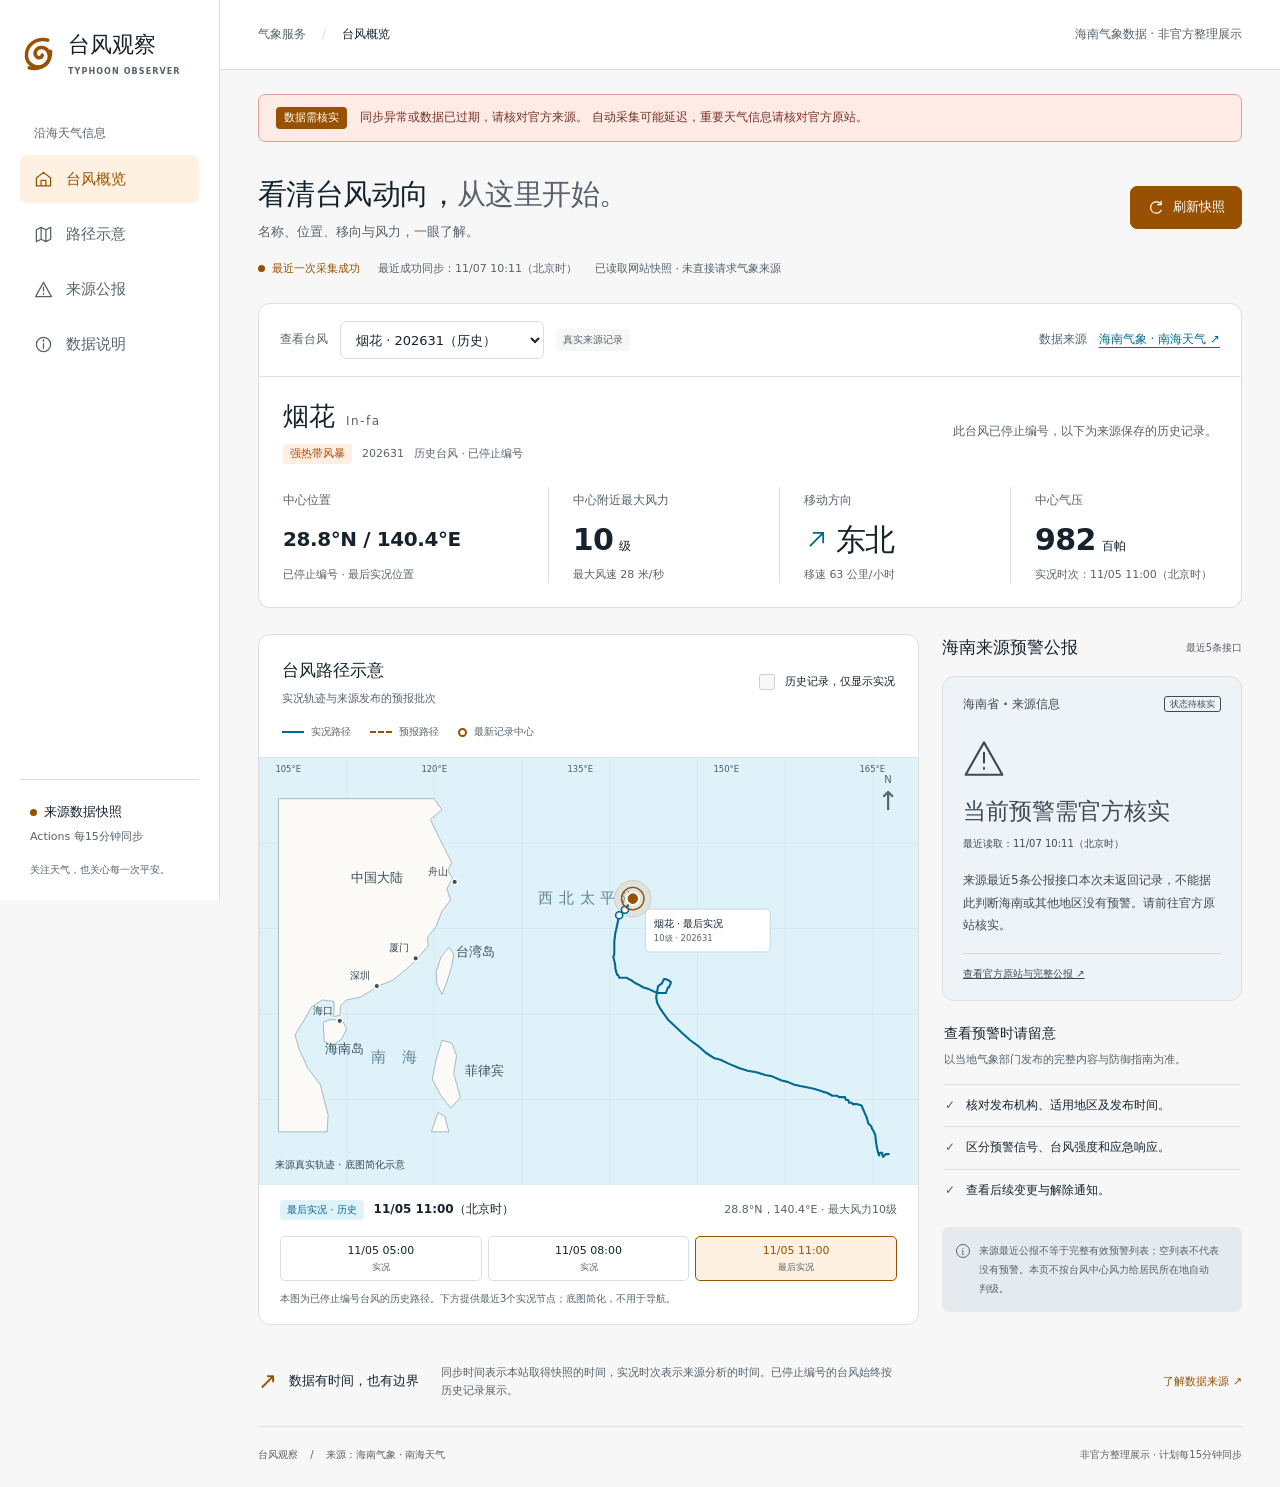
==== index.html @ d8e658b8 "feat: publish Hainan typhoon snapshots with scheduled Pages deployment" ====
<!doctype html>
<html lang="zh-CN">
<head>
  <meta charset="utf-8">
  <meta name="viewport" content="width=device-width, initial-scale=1">
  <meta name="description" content="台风观察：整理海南气象南海天气台风路径数据，每15分钟同步。展示台风实况、历史路径和来源预警公报入口。">
  <meta name="color-scheme" content="light">
  <title>台风观察 · 海南气象数据</title>
  <link rel="icon" href="data:,">
  <link rel="stylesheet" href="./styles.css">
  <script src="./app.js" defer></script>
</head>
<body>
  <a class="skip-link" href="#main">跳到主要内容</a>
  <aside class="sidebar" aria-label="主导航">
    <a class="brand" href="#main" aria-label="台风观察首页"><svg class="brand-symbol" viewBox="0 0 40 40" aria-hidden="true"><path d="M30 5C17 2 6 11 7 23c1 9 12 14 20 9 8-6 5-18-3-19-6-1-10 6-6 10 2 2 6 1 6-2"/><path d="M10 35c13 3 24-6 23-18"/></svg><span>台风观察<small>TYPHOON OBSERVER</small></span></a>
    <div class="nav-caption">沿海天气信息</div>
    <nav>
      <a class="nav-link active" href="#overview"><svg viewBox="0 0 24 24" aria-hidden="true"><path d="M3 10 12 3l9 7v10H3Z M9 20v-7h6v7"/></svg>台风概览</a>
      <a class="nav-link" href="#track"><svg viewBox="0 0 24 24" aria-hidden="true"><path d="m3 6 6-3 6 3 6-3v15l-6 3-6-3-6 3ZM9 3v15m6-12v15"/></svg>路径示意</a>
      <a class="nav-link" href="#warnings"><svg viewBox="0 0 24 24" aria-hidden="true"><path d="m12 3 10 18H2ZM12 9v5m0 3v1"/></svg>来源公报</a>
      <button class="nav-link" type="button" data-open-info><svg viewBox="0 0 24 24" aria-hidden="true"><circle cx="12" cy="12" r="9"/><path d="M12 11v6m0-11v2"/></svg>数据说明</button>
    </nav>
    <div class="sidebar-note"><span class="demo-indicator"></span>来源数据快照<p>Actions 每15分钟同步</p></div>
    <div class="sidebar-footer">关注天气，也关心每一次平安。</div>
  </aside>
  <div class="workspace">
    <header class="topbar"><span>气象服务 <span class="breadcrumb-separator">/</span> <strong>台风概览</strong></span><span class="topbar-note">海南气象数据 · 非官方整理展示</span></header>
    <main id="main" tabindex="-1">
      <div class="demo-banner" id="data-banner" role="status"><span class="demo-label" id="data-badge">正在读取</span><p><strong id="data-message">正在读取已采集的来源数据。</strong><span> 自动采集可能延迟，重要天气信息请核对官方原站。</span></p></div>
      <section id="overview" aria-labelledby="page-title">
        <div class="page-heading"><div><h1 id="page-title">看清台风动向，<span>从这里开始。</span></h1><p>名称、位置、移向与风力，一眼了解。</p></div><button class="button primary" id="refresh-button" type="button"><svg viewBox="0 0 24 24" aria-hidden="true"><path d="M20 8a8 8 0 1 0 0 8M20 3v5h-5"/></svg>刷新快照</button></div>
        <div class="status-line"><span><span class="status-dot"></span><span id="last-attempt">等待读取采集状态</span></span><span>最近成功同步：<time id="sync-time">—</time></span><span id="refresh-status" role="status" aria-live="polite">每15分钟由 Actions 更新</span></div>
        <div class="selection-bar"><div class="storm-picker"><label for="storm-select">查看台风</label><select id="storm-select" disabled aria-label="查看台风"><option value="">正在读取…</option></select><span class="small-tag">真实来源记录</span></div><div class="region-picker"><span>数据来源</span><a href="https://www.scsweather.com/Home/Typhoon" target="_blank" rel="noopener noreferrer">海南气象 · 南海天气 ↗</a></div></div>
        <p class="empty-state" id="empty-state" hidden>来源清单没有可展示的台风记录。没有台风记录不代表不存在其他天气风险，请关注官方预警。</p>
        <div id="storm-content" hidden>
          <div class="storm-summary"><div><h2><span id="storm-name">—</span><span class="storm-english" id="storm-english"></span></h2><div class="storm-subtitle"><span class="intensity-tag" id="storm-intensity">—</span><span id="storm-id"></span><span id="storm-lifecycle"></span></div></div><p class="storm-description" id="storm-description"></p></div>
          <div class="metrics" aria-label="台风来源实况信息">
            <div class="metric"><span class="metric-label">中心位置</span><strong id="storm-position">—</strong><p id="storm-place"></p></div>
            <div class="metric"><span class="metric-label">中心附近最大风力</span><strong><span id="storm-wind">—</span><small>级</small></strong><p>最大风速 <span id="storm-wind-speed">—</span> 米/秒</p></div>
            <div class="metric"><span class="metric-label">移动方向</span><strong class="direction-value"><svg id="direction-arrow" viewBox="0 0 24 24" aria-hidden="true"><path d="M12 21V3M5 10l7-7 7 7"/></svg><span id="storm-direction">—</span></strong><p>移速 <span id="storm-move-speed">—</span> 公里/小时</p></div>
            <div class="metric"><span class="metric-label">中心气压</span><strong><span id="storm-pressure">—</span><small>百帕</small></strong><p id="observation-time">实况时次未提供</p></div>
          </div>
        </div>
      </section>
      <div class="detail-grid">
        <section class="map-panel" id="track" aria-labelledby="map-title" hidden>
          <div class="panel-heading"><div><h2 id="map-title">台风路径示意</h2><p>实况轨迹与来源发布的预报批次</p></div><label class="forecast-toggle"><input id="forecast-toggle" type="checkbox"><span id="forecast-note">显示中国机构预报</span></label></div>
          <div class="map-legend"><span><i class="legend-line observed"></i>实况路径</span><span><i class="legend-line forecast"></i>预报路径</span><span><i class="legend-center"></i>最新记录中心</span></div>
          <div class="map-canvas"><svg id="track-map" viewBox="0 0 940 610" role="img" aria-labelledby="map-svg-title map-svg-desc"><title id="map-svg-title">来源台风路径示意</title><desc id="map-svg-desc">实线为来源已发布实况，虚线为同一中国机构批次预报；地理背景为简化示意，不用于导航。</desc><defs><pattern id="map-grid" width="125" height="122" patternUnits="userSpaceOnUse"><path d="M125 0H0V122" fill="none" class="map-grid-line"/></pattern></defs><rect width="940" height="610" class="map-ocean"/><rect width="940" height="610" fill="url(#map-grid)"/><g id="geography"></g><g id="map-labels"></g><g id="track-layer"></g></svg><span class="map-watermark">来源真实轨迹 · 底图简化示意</span><div class="map-compass" aria-hidden="true"><span>N</span>↑</div></div>
          <div class="node-detail" aria-live="polite"><div><span class="node-type" id="node-type">—</span><strong id="node-time">—</strong></div><p id="node-detail"></p></div>
          <div class="timeline" id="timeline" role="group" aria-label="选择来源路径时间节点"></div>
          <p class="map-footnote" id="map-footnote">实况和预报以来源标记为准。</p>
        </section>
        <aside class="warning-column" id="warnings" aria-labelledby="warning-section-title">
          <div class="warning-section-heading"><h2 id="warning-section-title">海南来源预警公报</h2><span>最近5条接口</span></div>
          <section class="warning-card" id="warning-card" data-level="unknown" aria-labelledby="warning-title">
            <div class="warning-card-top"><span class="warning-location">海南省 · 来源信息</span><span class="warning-demo-tag">状态待核实</span></div>
            <svg class="warning-icon" viewBox="0 0 48 48" aria-hidden="true"><path d="m24 5 21 37H3Z"/><path d="M24 17v11m0 6v1"/></svg>
            <h3 id="warning-title">当前预警需官方核实</h3><p class="warning-time" id="warning-time">尚未读取来源公报</p><p class="warning-description" id="warning-description">本页不自行发布或推算预警等级。请前往官方原站核对完整预警信息。</p>
            <div class="warning-source"><a href="https://www.scsweather.com/Home/Typhoon" target="_blank" rel="noopener noreferrer">查看官方原站与完整公报 ↗</a></div>
          </section>
          <ul id="bulletin-list" class="bulletin-list" aria-label="来源最近公报标题"></ul>
          <section class="guidance" aria-labelledby="guidance-title"><h3 id="guidance-title">查看预警时请留意</h3><p class="guidance-intro">以当地气象部门发布的完整内容与防御指南为准。</p><ul><li>核对发布机构、适用地区及发布时间。</li><li>区分预警信号、台风强度和应急响应。</li><li>查看后续变更与解除通知。</li></ul></section>
          <div class="warning-explainer"><span class="info-icon" aria-hidden="true">i</span><p>来源最近公报不等于完整有效预警列表；空列表不代表没有预警。本页不按台风中心风力给居民所在地自动判级。</p></div>
        </aside>
      </div>
      <section class="reading-note" aria-labelledby="reading-title"><div><span class="note-symbol" aria-hidden="true">↗</span><h2 id="reading-title">数据有时间，也有边界</h2></div><p>同步时间表示本站取得快照的时间，实况时次表示来源分析的时间。已停止编号的台风始终按历史记录展示。</p><button class="text-button" type="button" data-open-info>了解数据来源 <span aria-hidden="true">↗</span></button></section>
      <footer class="footer"><span>台风观察 <span class="footer-divider">/</span> 来源：海南气象 · 南海天气</span><span>非官方整理展示 · 计划每15分钟同步</span></footer>
    </main>
  </div>
  <dialog id="data-dialog" aria-labelledby="dialog-title"><div class="dialog-heading"><h2 id="dialog-title">关于数据来源</h2><button class="icon-button" id="close-dialog" type="button" aria-label="关闭数据说明">×</button></div><span class="demo-label">来源数据 · 非官方站点</span><p>台风清单、实况及预报取自海南气象“南海天气”台风路径页面所用的公开网页接口。本站为独立整理展示，不代表来源机构；该接口没有稳定开放 API 的服务承诺。</p><p>GitHub Actions 计划每15分钟获取并保存数据，调度和部署可能延迟。超过45分钟未成功同步时提示过期；活跃台风实况时次超过12小时时额外提示核实。停止编号记录只作为历史资料。</p><p>“刷新快照”仅读取本站已保存的数据，不直接请求来源。来源最近5条预警公报不构成完整地区有效预警清单，空列表不代表无预警；请到官方原站阅读完整公报、防御指南及解除信息。</p><p>路径使用真实来源坐标，地理背景为简化示意，不用于导航或精确距离判断。重要天气决策请使用当地官方渠道。</p><p><a href="https://www.scsweather.com/Home/Typhoon" target="_blank" rel="noopener noreferrer">打开海南气象·南海天气台风系统 ↗</a></p><button class="button primary dialog-confirm" id="confirm-dialog" type="button">我已了解</button></dialog>
  <noscript><p class="noscript-message">启用 JavaScript 后可读取来源数据快照。也可直接访问海南气象·南海天气官方台风系统查询。</p></noscript>
</body>
</html>
---- styles.css ----
:root {
  --bg: oklch(0.975 0 0);
  --surface: oklch(1 0 0);
  --ink: oklch(0.25 0.025 240);
  --muted: oklch(0.49 0.02 240);
  --line: oklch(0.9 0.008 240);
  --primary: oklch(0.51 0.125 60);
  --primary-pale: oklch(0.965 0.025 70);
  --ocean: oklch(0.95 0.023 225);
  --blue: oklch(0.49 0.105 235);
  --orange: oklch(0.52 0.145 49);
  --radius: 12px;
  font-family: "Segoe UI", "PingFang SC", "Microsoft YaHei", system-ui, sans-serif;
  color: var(--ink);
  background: var(--bg);
  font-synthesis: none;
}
* { box-sizing: border-box; }
[hidden] { display: none !important; }
html { scroll-behavior: smooth; scroll-padding-top: 24px; }
body { margin: 0; font-size: 15px; line-height: 1.6; }
button, select, input { font: inherit; }
button, select, a { -webkit-tap-highlight-color: transparent; }
button, select { cursor: pointer; }
button { color: inherit; }
a { color: inherit; }
button, a, select { touch-action: manipulation; }
:focus-visible { outline: 3px solid var(--blue); outline-offset: 4px; }
h1, h2, h3, p { margin: 0; }
h1, h2, h3 { text-wrap: balance; }
p { text-wrap: pretty; }
svg { display: block; }
.skip-link { position: fixed; top: -80px; left: 16px; z-index: 5; padding: 10px 16px; background: var(--ink); color: white; }
.skip-link:focus { top: 12px; }
.sidebar { position: fixed; inset: 0 auto 0 0; width: 220px; background: var(--surface); border-right: 1px solid var(--line); display: flex; flex-direction: column; padding: 31px 20px 22px; }
.brand { display: flex; gap: 11px; align-items: center; text-decoration: none; font-size: 22px; font-weight: 750; line-height: 1.3; }
.brand-symbol { flex: 0 0 37px; width: 37px; height: 42px; fill: none; stroke: var(--primary); stroke-width: 3.8; stroke-linecap: round; }
.brand small { display: block; font-size: 8px; margin-top: 7px; letter-spacing: 1.1px; font-weight: 600; color: var(--muted); }
.nav-caption { color: var(--muted); font-size: 12px; margin: 47px 14px 12px; }
nav { display: flex; flex-direction: column; gap: 7px; }
.nav-link { border: 0; background: none; text-decoration: none; display: flex; align-items: center; gap: 13px; padding: 12px 14px; min-height: 47px; border-radius: 7px; text-align: left; color: var(--muted); }
.nav-link svg { width: 19px; height: 19px; fill: none; stroke: currentColor; stroke-width: 1.6; stroke-linecap: round; stroke-linejoin: round; }
.nav-link:hover { background: var(--bg); color: var(--ink); }
.nav-link.active { background: var(--primary-pale); color: var(--primary); font-weight: 650; }
.sidebar-note { margin-top: auto; border-top: 1px solid var(--line); padding: 22px 10px 16px; font-size: 13px; font-weight: 600; }
.sidebar-note p { font-size: 11px; margin-top: 6px; color: var(--muted); font-weight: 400; }
.demo-indicator, .status-dot { display: inline-block; width: 7px; height: 7px; border-radius: 50%; background: var(--primary); margin-right: 7px; }
.sidebar-footer { font-size: 10px; color: var(--muted); padding: 0 10px; }
.workspace { margin-left: 220px; }
.topbar { min-height: 70px; display: flex; align-items: center; justify-content: space-between; gap: 16px; padding: 0 38px; background: var(--surface); border-bottom: 1px solid var(--line); font-size: 12px; color: var(--muted); }
.topbar strong { color: var(--ink); font-weight: 500; }
.breadcrumb-separator { margin: 0 12px; color: var(--line); }
main { max-width: 1580px; margin: auto; padding: 24px 38px 0; }
.demo-banner { background: var(--primary-pale); border: 1px solid oklch(0.87 0.06 70); border-radius: 7px; display: flex; align-items: center; gap: 13px; padding: 12px 17px; color: oklch(0.4 0.08 60); font-size: 12px; }
.demo-label { display: inline-block; background: var(--primary); color: white; border-radius: 4px; padding: 2px 8px; white-space: nowrap; font-size: 11px; font-weight: 650; }
.page-heading { display: flex; justify-content: space-between; gap: 24px; align-items: center; margin-top: 31px; }
h1 { font-size: 29px; letter-spacing: -.02em; font-weight: 700; line-height: 1.45; }
h1 span { color: var(--muted); font-weight: 400; }
.page-heading p { color: var(--muted); margin-top: 7px; font-size: 13px; }
.button { border: 1px solid var(--line); min-height: 43px; padding: 9px 16px; border-radius: 7px; display: inline-flex; align-items: center; justify-content: center; gap: 9px; font-size: 13px; font-weight: 600; transition: background .18s, transform .18s; }
.button svg { width: 17px; height: 17px; fill: none; stroke: currentColor; stroke-width: 1.7; stroke-linecap: round; stroke-linejoin: round; }
.button.primary { background: var(--primary); border-color: var(--primary); color: white; }
.button.primary:hover { background: oklch(0.44 0.11 60); }
.button:active { transform: translateY(1px); }
.button:disabled { cursor: wait; opacity: .7; }
.status-line { display: flex; flex-wrap: wrap; gap: 7px 18px; margin: 18px 0 25px; color: var(--muted); font-size: 11px; }
.status-line > span:first-child { color: var(--primary); }
.selection-bar { display: flex; justify-content: space-between; gap: 18px; align-items: center; padding: 17px 21px; background: var(--surface); border: 1px solid var(--line); border-radius: var(--radius) var(--radius) 0 0; }
.storm-picker, .region-picker { display: flex; align-items: center; gap: 12px; }
.selection-bar label { font-size: 12px; color: var(--muted); white-space: nowrap; }
select { min-height: 38px; border: 1px solid var(--line); border-radius: 6px; padding: 6px 30px 6px 11px; color: var(--ink); background-color: var(--surface); font-size: 13px; max-width: 100%; }
.small-tag { font-size: 10px; color: var(--muted); background: var(--bg); padding: 3px 7px; border-radius: 4px; white-space: nowrap; }
.region-picker { color: var(--muted); font-size: 12px; }
.region-picker a { color: var(--blue); text-underline-offset: 4px; }
.empty-state { padding: 28px 24px; background: var(--surface); border: 1px solid var(--line); border-radius: 0 0 var(--radius) var(--radius); }
.demo-banner.is-stale { background: oklch(0.96 0.03 30); border-color: oklch(0.77 0.08 30); color: oklch(0.4 0.1 30); }
.storm-summary { display: flex; justify-content: space-between; gap: 18px; align-items: center; background: var(--surface); padding: 22px 24px 20px; border-inline: 1px solid var(--line); }
.storm-summary h2 { font-size: 26px; display: flex; gap: 11px; align-items: baseline; line-height: 1.35; }
.storm-english { font-size: 12px; letter-spacing: 1.5px; color: var(--muted); font-weight: 450; }
.storm-subtitle { display: flex; flex-wrap: wrap; gap: 10px; align-items: center; font-size: 11px; color: var(--muted); margin-top: 10px; }
.intensity-tag { color: var(--orange); background: oklch(0.965 0.03 50); border-radius: 4px; padding: 1px 7px; font-weight: 600; }
.storm-description { font-size: 12px; color: var(--muted); text-align: right; }
.metrics { display: grid; grid-template-columns: 1.25fr 1fr 1fr 1fr; background: var(--surface); border: 1px solid var(--line); border-top: 0; border-radius: 0 0 var(--radius) var(--radius); padding: 3px 0 24px; }
.metric { padding: 0 24px; min-width: 0; }
.metric + .metric { border-left: 1px solid var(--line); }
.metric-label { font-size: 12px; color: var(--muted); }
.metric strong { display: block; font-size: 30px; line-height: 1.3; font-weight: 650; letter-spacing: -.02em; margin: 9px 0 7px; font-variant-numeric: tabular-nums; }
.metric:first-child strong { font-size: 20px; line-height: 1.95; white-space: nowrap; }
.metric strong small { font-size: 12px; font-weight: 400; margin-left: 6px; letter-spacing: 0; }
#storm-position > span { color: var(--line); margin: 0 4px; }
.metric p { color: var(--muted); font-size: 11px; }
.metric .direction-value { display: flex; align-items: center; gap: 7px; }
.direction-value svg { width: 25px; height: 29px; stroke: var(--blue); stroke-width: 1.7; fill: none; }
.detail-grid { display: grid; grid-template-columns: minmax(0, 1fr) 300px; gap: 23px; align-items: start; margin-top: 26px; }
.map-panel { background: var(--surface); border: 1px solid var(--line); border-radius: var(--radius); overflow: hidden; min-width: 0; }
.panel-heading { display: flex; justify-content: space-between; align-items: center; gap: 16px; padding: 22px 23px 0; }
h2 { font-size: 17px; font-weight: 650; }
.panel-heading p { margin-top: 5px; font-size: 11px; color: var(--muted); }
.forecast-toggle { display: flex; gap: 7px; align-items: center; font-size: 11px; cursor: pointer; min-height: 44px; white-space: nowrap; }
.forecast-toggle input { width: 16px; height: 16px; accent-color: var(--primary); }
.map-legend { display: flex; flex-wrap: wrap; gap: 19px; align-items: center; padding: 17px 23px; font-size: 10px; color: var(--muted); }
.map-legend > span { display: inline-flex; gap: 7px; align-items: center; }
.legend-line { width: 22px; height: 0; border-top: 2px solid var(--blue); }
.legend-line.forecast { border-top: 2px dashed var(--primary); }
.legend-center { width: 9px; height: 9px; border: 2px solid var(--primary); border-radius: 50%; }
.map-canvas { position: relative; overflow: hidden; background: var(--ocean); }
#track-map { width: 100%; height: auto; max-height: 465px; }
.map-ocean { fill: var(--ocean); }
.map-grid-line { stroke: oklch(0.84 0.025 225); stroke-width: .7; }
.land { fill: oklch(0.985 0.006 100); stroke: oklch(0.77 0.025 225); stroke-width: 1.4; stroke-linejoin: round; }
.map-label { font-size: 18px; fill: oklch(0.42 0.035 225); font-family: inherit; }
.map-label.sea { font-size: 21px; letter-spacing: 8px; fill: oklch(0.59 0.05 225); }
.map-label.city { font-size: 14px; fill: oklch(0.38 0.025 225); }
.map-label.coordinate { font-size: 12px; fill: oklch(0.46 0.035 225); }
.map-city { fill: oklch(0.43 0.025 225); stroke: var(--surface); stroke-width: 2; }
.track-observed { fill: none; stroke: var(--blue); stroke-width: 3; stroke-linecap: round; stroke-linejoin: round; }
.track-forecast { fill: none; stroke: var(--primary); stroke-width: 3; stroke-dasharray: 8 7; stroke-linecap: round; }
.track-point { fill: var(--surface); stroke: var(--blue); stroke-width: 2.3; }
.track-point.future { stroke: var(--primary); }
.point-selected { fill: none; stroke: var(--primary); stroke-width: 2; }
.center-halo { fill: oklch(0.65 0.14 60 / .12); stroke: oklch(0.58 0.12 60 / .35); stroke-width: 1; }
.center-dot { fill: var(--primary); stroke: var(--surface); stroke-width: 3; }
.map-callout rect { fill: var(--surface); stroke: oklch(0.83 0.025 225); }
.map-callout text { fill: var(--ink); font-size: 14px; font-family: inherit; }
.map-callout .callout-sub { fill: var(--muted); font-size: 12px; }
.map-watermark { position: absolute; bottom: 12px; left: 16px; color: oklch(0.39 0.035 225); font-size: 10px; }
.map-compass { position: absolute; right: 19px; top: 17px; text-align: center; font-size: 26px; line-height: 1.2; color: var(--muted); }
.map-compass span { display: block; font-size: 10px; }
.node-detail { padding: 15px 21px 0; display: flex; gap: 12px; justify-content: space-between; align-items: center; }
.node-detail > div { display: flex; flex-wrap: wrap; gap: 10px; align-items: center; }
.node-type { color: var(--blue); background: var(--ocean); padding: 2px 7px; font-size: 10px; border-radius: 4px; }
.node-detail strong { font-size: 12px; font-weight: 600; }
.node-detail p { font-size: 11px; color: var(--muted); }
.timeline { display: flex; gap: 6px; padding: 16px 21px 10px; }
.timeline button { flex: 1; min-height: 45px; min-width: 0; border: 1px solid var(--line); border-radius: 5px; background: var(--surface); padding: 5px; font-size: 11px; white-space: nowrap; transition: background .18s; }
.timeline button span { display: block; font-size: 9px; color: var(--muted); }
.timeline button[aria-pressed="true"] { color: var(--primary); background: var(--primary-pale); border-color: var(--primary); }
.timeline button:hover { border-color: var(--primary); }
.map-footnote { padding: 0 21px 17px; font-size: 10px; color: var(--muted); }
.warning-column { min-width: 0; }
.warning-section-heading { display: flex; justify-content: space-between; align-items: center; gap: 10px; margin: 0 0 14px; }
.warning-section-heading span { font-size: 10px; color: var(--muted); }
.warning-card { --warning: var(--orange); --warning-bg: oklch(0.965 0.03 50); color: var(--warning); background: var(--warning-bg); border: 1px solid oklch(0.85 0.065 55); border-radius: var(--radius); padding: 18px 20px; }
.warning-card[data-level="yellow"] { --warning: oklch(0.43 0.085 85); --warning-bg: oklch(0.975 0.055 95); border-color: oklch(0.85 0.1 90); }
.warning-card[data-level="blue"] { --warning: oklch(0.4 0.1 240); --warning-bg: oklch(0.965 0.025 235); border-color: oklch(0.84 0.045 235); }
.warning-card[data-level="none"] { --warning: oklch(0.4 0.04 185); --warning-bg: oklch(0.965 0.012 185); border-color: oklch(0.85 0.025 185); }
.warning-card[data-level="unknown"] { --warning: oklch(0.4 0.025 240); --warning-bg: oklch(0.96 0.008 240); border-color: var(--line); }
.bulletin-list { list-style: none; padding: 0; margin: 16px 0; }
.bulletin-list li { font-size: 13px; padding: 12px 0; border-bottom: 1px solid var(--line); }
.bulletin-list p { font-size: 11px; color: var(--muted); margin-top: 5px; }
.warning-card-top { display: flex; gap: 9px; justify-content: space-between; align-items: center; font-size: 12px; }
.warning-location { font-weight: 600; }
.warning-demo-tag { font-size: 9px; border: 1px solid currentColor; border-radius: 3px; padding: 0 5px; white-space: nowrap; }
.warning-icon { margin: 24px 0 13px; width: 42px; height: 42px; fill: none; stroke: currentColor; stroke-width: 2.4; stroke-linecap: round; stroke-linejoin: round; }
.warning-card h3 { font-size: 23px; font-weight: 650; }
.warning-time { font-size: 10px; margin-top: 7px; }
.warning-description { font-size: 12px; line-height: 1.85; margin-top: 17px; }
.warning-source { border-top: 1px solid oklch(0.67 0.04 55 / .3); margin-top: 17px; padding-top: 12px; font-size: 10px; }
.guidance { margin-top: 21px; padding: 0 2px; }
.guidance h3 { font-size: 14px; }
.guidance-intro { color: var(--muted); margin-top: 6px; font-size: 11px; line-height: 1.8; }
.guidance ul { padding: 0; margin: 14px 0 0; list-style: none; }
.guidance li { padding: 11px 0 11px 22px; border-top: 1px solid var(--line); position: relative; font-size: 12px; }
.guidance li::before { content: "✓"; position: absolute; left: 1px; color: var(--muted); font-size: 12px; }
.warning-explainer { display: flex; align-items: flex-start; gap: 9px; margin-top: 16px; padding: 14px; border-radius: 7px; background: oklch(0.935 0.008 240); color: var(--muted); font-size: 10px; line-height: 1.9; }
.info-icon { flex-shrink: 0; border: 1px solid currentColor; border-radius: 50%; line-height: 13px; text-align: center; width: 14px; height: 14px; margin-top: 3px; font-size: 10px; font-family: Georgia, serif; }
.reading-note { display: flex; align-items: center; gap: 22px; padding: 22px 0; margin-top: 13px; border-bottom: 1px solid var(--line); }
.reading-note > div { flex-shrink: 0; display: flex; align-items: center; gap: 12px; }
.reading-note h2 { font-size: 13px; }
.note-symbol { font-size: 23px; color: var(--primary); }
.reading-note p { font-size: 11px; color: var(--muted); max-width: 65ch; }
.text-button { margin-left: auto; flex-shrink: 0; min-height: 44px; color: var(--primary); background: none; border: none; padding: 8px 0 8px 10px; font-size: 11px; }
.text-button:hover { text-decoration: underline; }
.footer { display: flex; flex-wrap: wrap; justify-content: space-between; gap: 8px; padding: 20px 0 24px; font-size: 10px; color: var(--muted); }
.footer-divider { margin: 0 9px; }
dialog { max-width: min(520px, calc(100% - 36px)); max-height: calc(100dvh - 40px); overflow: auto; padding: 27px; border: 1px solid var(--line); border-radius: var(--radius); color: var(--ink); background: var(--surface); }
dialog::backdrop { background: oklch(0.2 0.02 240 / .4); }
.dialog-heading { display: flex; justify-content: space-between; gap: 20px; align-items: center; margin-bottom: 14px; }
.dialog-heading h2 { font-size: 20px; }
.icon-button { border: 0; background: transparent; font-size: 27px; width: 44px; height: 44px; }
dialog p { font-size: 14px; line-height: 1.9; margin-top: 17px; }
.dialog-confirm { margin-top: 23px; width: 100%; }
.noscript-message { margin: 20px; padding: 20px; background: var(--primary-pale); }
@media (min-width: 1550px) { main { padding-top: 30px; } .detail-grid { grid-template-columns: minmax(0, 1fr) 325px; } }
@media (max-width: 1250px) {
  .sidebar { width: 186px; padding-inline: 15px; }
  .brand { font-size: 19px; gap: 8px; }
  .brand-symbol { flex-basis: 32px; width: 32px; }
  .brand small { font-size: 7px; }
  .workspace { margin-left: 186px; }
  main { padding-inline: 25px; }
  .topbar { padding-inline: 25px; }
  .detail-grid { gap: 18px; grid-template-columns: minmax(0, 1fr) 267px; }
  .metric { padding-inline: 18px; }
  .metric:first-child strong { font-size: 17px; line-height: 2.3; }
  .node-detail { flex-direction: column; align-items: flex-start; gap: 6px; }
  .panel-heading { align-items: flex-start; }
  .panel-heading p { max-width: 19em; }
}
@media (max-width: 1020px) {
  .sidebar { width: 76px; padding-inline: 12px; align-items: center; }
  .brand > span, .nav-caption, .sidebar-note, .sidebar-footer { display: none; }
  nav { margin-top: 40px; width: 100%; }
  .nav-link { font-size: 0; justify-content: center; padding: 13px; }
  .nav-link svg { width: 22px; height: 22px; flex-shrink: 0; }
  .workspace { margin-left: 76px; }
  .detail-grid { grid-template-columns: minmax(0, 1fr) 257px; }
  .metric:first-child strong { font-size: 16px; }
  h1 { font-size: 25px; }
  .small-tag { display: none; }
  .panel-heading { flex-wrap: wrap; gap: 4px; }
  .forecast-toggle { min-height: 32px; }
  .timeline { flex-wrap: wrap; }
  .timeline button { flex-basis: 28%; }
}
@media (max-width: 800px) {
  .detail-grid { grid-template-columns: 1fr; }
  .warning-column { display: grid; grid-template-columns: 1fr 1fr; gap: 0 24px; }
  .warning-section-heading { grid-column: 1 / -1; }
  .warning-card { grid-row: span 2; }
  .guidance { margin-top: 0; }
  .warning-explainer { margin-top: 12px; }
  .panel-heading { flex-wrap: nowrap; align-items: center; }
  .metrics { grid-template-columns: repeat(2, 1fr); row-gap: 22px; }
  .metric:first-child strong { font-size: 21px; line-height: 1.9; }
  .metric:nth-child(3) { border-left: 0; }
  .metric:nth-child(n+3) { padding-top: 17px; border-top: 1px solid var(--line); }
  .timeline button { flex-basis: auto; }
  .reading-note { flex-wrap: wrap; gap: 8px 20px; }
  .reading-note p { order: 3; flex-basis: 100%; }
}
@media (max-width: 560px) {
  .sidebar { position: static; width: 100%; height: auto; padding: 16px 18px; flex-direction: row; justify-content: space-between; border-right: 0; border-bottom: 1px solid var(--line); }
  .brand > span { display: block; font-size: 18px; }
  .brand small { font-size: 7px; margin-top: 4px; }
  .brand-symbol { height: 32px; }
  nav { flex-direction: row; width: auto; margin: 0; gap: 4px; }
  .nav-link { padding: 10px; min-height: 42px; }
  .nav-link:nth-child(2), .nav-link:nth-child(3) { display: none; }
  .workspace { margin-left: 0; }
  .topbar { padding: 11px 18px; min-height: 44px; font-size: 10px; }
  .topbar-note { font-size: 9px; }
  main { padding: 16px 16px 0; }
  .demo-banner { align-items: flex-start; gap: 9px; padding: 11px; font-size: 11px; line-height: 1.8; }
  .demo-label { margin-top: 1px; font-size: 10px; }
  .demo-banner p span { display: block; }
  .page-heading { margin-top: 24px; gap: 10px; align-items: flex-start; }
  h1 { font-size: 23px; max-width: 13em; }
  h1 span { display: block; }
  .page-heading p { font-size: 11px; margin-top: 8px; max-width: 18em; }
  .button { font-size: 11px; padding-inline: 10px; min-height: 42px; white-space: nowrap; }
  .button svg { width: 14px; height: 14px; }
  .status-line { margin: 16px 0 20px; font-size: 10px; gap: 5px 15px; }
  .status-line > span:nth-child(2) { order: 3; flex-basis: 100%; }
  .selection-bar { flex-direction: column; align-items: stretch; gap: 10px; padding: 13px; }
  .storm-picker, .region-picker { justify-content: space-between; }
  .selection-bar label { font-size: 11px; }
  select { min-height: 41px; min-width: 195px; font-size: 12px; }
  .storm-summary { padding: 19px 16px; flex-direction: column; gap: 12px; align-items: flex-start; }
  .storm-summary h2 { font-size: 25px; }
  .storm-description { text-align: left; font-size: 11px; }
  .metrics { padding-bottom: 19px; row-gap: 17px; }
  .metric { padding-inline: 16px; }
  .metric-label { font-size: 11px; }
  .metric strong { font-size: 28px; }
  .metric:first-child strong { font-size: 16px; line-height: 2.3; }
  .metric p { font-size: 10px; }
  .detail-grid { margin-top: 21px; gap: 23px; }
  .panel-heading { padding: 17px 15px 0; flex-wrap: wrap; }
  .panel-heading h2 { font-size: 16px; }
  .panel-heading p { font-size: 10px; }
  .forecast-toggle { font-size: 10px; min-height: 38px; }
  .map-legend { padding: 9px 15px 13px; gap: 14px; font-size: 9px; }
  .map-canvas { min-height: 260px; }
  #track-map { min-height: 260px; }
  .map-watermark { font-size: 9px; left: 10px; bottom: 7px; }
  .map-compass { right: 9px; top: 9px; font-size: 21px; }
  .node-detail { padding-inline: 15px; }
  .node-detail p { font-size: 10px; }
  .timeline { padding: 13px 15px 10px; gap: 6px; }
  .timeline button { flex-basis: 28%; min-height: 46px; }
  .map-footnote { font-size: 9px; padding-inline: 15px; }
  .warning-column { display: block; }
  .warning-card { padding: 19px 21px; }
  .warning-icon { margin-top: 20px; }
  .guidance { margin-top: 23px; }
  .guidance-intro { font-size: 12px; }
  .guidance li { font-size: 13px; padding-block: 13px; }
  .warning-explainer { font-size: 11px; }
  .reading-note { margin-top: 6px; }
  .reading-note p { font-size: 11px; }
  .footer { font-size: 9px; padding-block: 18px; }
  dialog { padding: 20px; }
  dialog p { font-size: 13px; }
}
@media (prefers-reduced-motion: reduce) {
  html { scroll-behavior: auto; }
  *, *::before, *::after { transition-duration: 0s !important; animation-duration: 0s !important; }
}
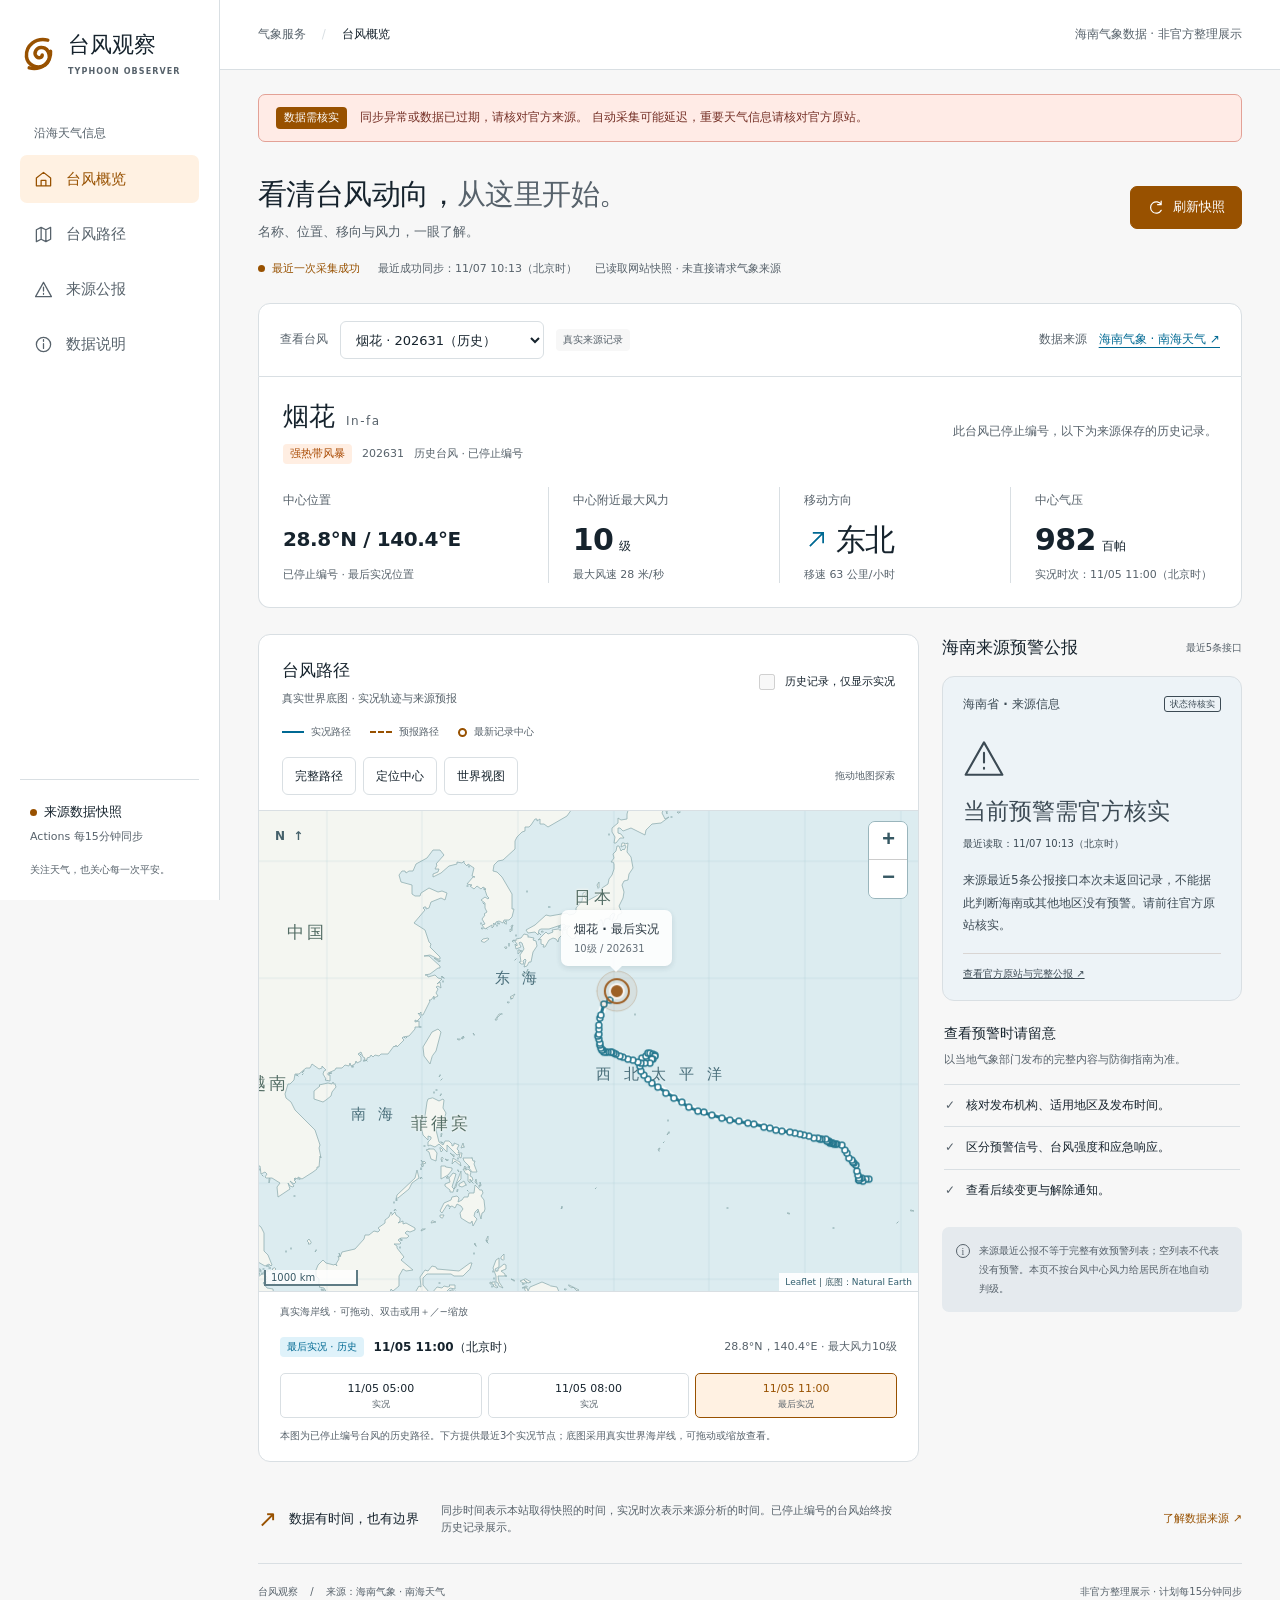
==== commit 685e3e8a: "feat: show typhoon tracks on a real interactive world map" ====
--- a/index.html
+++ b/index.html
@@ -7,7 +7,10 @@
   <meta name="color-scheme" content="light">
   <title>台风观察 · 海南气象数据</title>
   <link rel="icon" href="data:,">
+  <link rel="stylesheet" href="./assets/vendor/leaflet/leaflet.css">
   <link rel="stylesheet" href="./styles.css">
+  <script src="./assets/vendor/leaflet/leaflet.js" defer></script>
+  <script src="./map.js" defer></script>
   <script src="./app.js" defer></script>
 </head>
 <body>
@@ -17,7 +20,7 @@
     <div class="nav-caption">沿海天气信息</div>
     <nav>
       <a class="nav-link active" href="#overview"><svg viewBox="0 0 24 24" aria-hidden="true"><path d="M3 10 12 3l9 7v10H3Z M9 20v-7h6v7"/></svg>台风概览</a>
-      <a class="nav-link" href="#track"><svg viewBox="0 0 24 24" aria-hidden="true"><path d="m3 6 6-3 6 3 6-3v15l-6 3-6-3-6 3ZM9 3v15m6-12v15"/></svg>路径示意</a>
+      <a class="nav-link" href="#track"><svg viewBox="0 0 24 24" aria-hidden="true"><path d="m3 6 6-3 6 3 6-3v15l-6 3-6-3-6 3ZM9 3v15m6-12v15"/></svg>台风路径</a>
       <a class="nav-link" href="#warnings"><svg viewBox="0 0 24 24" aria-hidden="true"><path d="m12 3 10 18H2ZM12 9v5m0 3v1"/></svg>来源公报</a>
       <button class="nav-link" type="button" data-open-info><svg viewBox="0 0 24 24" aria-hidden="true"><circle cx="12" cy="12" r="9"/><path d="M12 11v6m0-11v2"/></svg>数据说明</button>
     </nav>
@@ -45,9 +48,16 @@
       </section>
       <div class="detail-grid">
         <section class="map-panel" id="track" aria-labelledby="map-title" hidden>
-          <div class="panel-heading"><div><h2 id="map-title">台风路径示意</h2><p>实况轨迹与来源发布的预报批次</p></div><label class="forecast-toggle"><input id="forecast-toggle" type="checkbox"><span id="forecast-note">显示中国机构预报</span></label></div>
+          <div class="panel-heading"><div><h2 id="map-title">台风路径</h2><p>真实世界底图 · 实况轨迹与来源预报</p></div><label class="forecast-toggle"><input id="forecast-toggle" type="checkbox"><span id="forecast-note">显示中国机构预报</span></label></div>
           <div class="map-legend"><span><i class="legend-line observed"></i>实况路径</span><span><i class="legend-line forecast"></i>预报路径</span><span><i class="legend-center"></i>最新记录中心</span></div>
-          <div class="map-canvas"><svg id="track-map" viewBox="0 0 940 610" role="img" aria-labelledby="map-svg-title map-svg-desc"><title id="map-svg-title">来源台风路径示意</title><desc id="map-svg-desc">实线为来源已发布实况，虚线为同一中国机构批次预报；地理背景为简化示意，不用于导航。</desc><defs><pattern id="map-grid" width="125" height="122" patternUnits="userSpaceOnUse"><path d="M125 0H0V122" fill="none" class="map-grid-line"/></pattern></defs><rect width="940" height="610" class="map-ocean"/><rect width="940" height="610" fill="url(#map-grid)"/><g id="geography"></g><g id="map-labels"></g><g id="track-layer"></g></svg><span class="map-watermark">来源真实轨迹 · 底图简化示意</span><div class="map-compass" aria-hidden="true"><span>N</span>↑</div></div>
+          <div class="map-toolbar" role="group" aria-label="地图视图">
+            <button id="map-fit" type="button" title="查看完整路径与中国沿海">完整路径</button>
+            <button id="map-center" type="button" title="定位台风最新记录中心">定位中心</button>
+            <button id="map-world" type="button">世界视图</button>
+            <span class="map-toolbar-note">拖动地图探索</span>
+          </div>
+          <div class="map-canvas"><div id="track-map" role="region" aria-label="可交互台风路径地图" aria-describedby="map-status"></div><span class="map-north" aria-hidden="true">N ↑</span></div>
+          <div class="map-status-line"><span id="map-status" role="status">正在准备世界底图…</span><button id="map-retry" class="text-button" type="button" hidden>重试底图</button></div>
           <div class="node-detail" aria-live="polite"><div><span class="node-type" id="node-type">—</span><strong id="node-time">—</strong></div><p id="node-detail"></p></div>
           <div class="timeline" id="timeline" role="group" aria-label="选择来源路径时间节点"></div>
           <p class="map-footnote" id="map-footnote">实况和预报以来源标记为准。</p>
@@ -69,7 +79,7 @@
       <footer class="footer"><span>台风观察 <span class="footer-divider">/</span> 来源：海南气象 · 南海天气</span><span>非官方整理展示 · 计划每15分钟同步</span></footer>
     </main>
   </div>
-  <dialog id="data-dialog" aria-labelledby="dialog-title"><div class="dialog-heading"><h2 id="dialog-title">关于数据来源</h2><button class="icon-button" id="close-dialog" type="button" aria-label="关闭数据说明">×</button></div><span class="demo-label">来源数据 · 非官方站点</span><p>台风清单、实况及预报取自海南气象“南海天气”台风路径页面所用的公开网页接口。本站为独立整理展示，不代表来源机构；该接口没有稳定开放 API 的服务承诺。</p><p>GitHub Actions 计划每15分钟获取并保存数据，调度和部署可能延迟。超过45分钟未成功同步时提示过期；活跃台风实况时次超过12小时时额外提示核实。停止编号记录只作为历史资料。</p><p>“刷新快照”仅读取本站已保存的数据，不直接请求来源。来源最近5条预警公报不构成完整地区有效预警清单，空列表不代表无预警；请到官方原站阅读完整公报、防御指南及解除信息。</p><p>路径使用真实来源坐标，地理背景为简化示意，不用于导航或精确距离判断。重要天气决策请使用当地官方渠道。</p><p><a href="https://www.scsweather.com/Home/Typhoon" target="_blank" rel="noopener noreferrer">打开海南气象·南海天气台风系统 ↗</a></p><button class="button primary dialog-confirm" id="confirm-dialog" type="button">我已了解</button></dialog>
+  <dialog id="data-dialog" aria-labelledby="dialog-title"><div class="dialog-heading"><h2 id="dialog-title">关于数据来源</h2><button class="icon-button" id="close-dialog" type="button" aria-label="关闭数据说明">×</button></div><span class="demo-label">来源数据 · 非官方站点</span><p>台风清单、实况及预报取自海南气象“南海天气”台风路径页面所用的公开网页接口。本站为独立整理展示，不代表来源机构；该接口没有稳定开放 API 的服务承诺。</p><p>GitHub Actions 计划每15分钟获取并保存数据，调度和部署可能延迟。超过45分钟未成功同步时提示过期；活跃台风实况时次超过12小时时额外提示核实。停止编号记录只作为历史资料。</p><p>“刷新快照”仅读取本站已保存的数据，不直接请求来源。来源最近5条预警公报不构成完整地区有效预警清单，空列表不代表无预警；请到官方原站阅读完整公报、防御指南及解除信息。</p><p>路径使用真实来源坐标，底图采用 Natural Earth 1:50m 世界陆地与海岸线，使用 Web Mercator 投影。底图为自然地理参考，不绘制行政边界，不用于导航或精确距离判断。重要天气决策请使用当地官方渠道。</p><p><a href="https://www.scsweather.com/Home/Typhoon" target="_blank" rel="noopener noreferrer">打开海南气象·南海天气台风系统 ↗</a></p><button class="button primary dialog-confirm" id="confirm-dialog" type="button">我已了解</button></dialog>
   <noscript><p class="noscript-message">启用 JavaScript 后可读取来源数据快照。也可直接访问海南气象·南海天气官方台风系统查询。</p></noscript>
 </body>
 </html>
--- a/assets/vendor/leaflet/leaflet.css
+++ b/assets/vendor/leaflet/leaflet.css
@@ -0,0 +1,661 @@
+/* required styles */
+
+.leaflet-pane,
+.leaflet-tile,
+.leaflet-marker-icon,
+.leaflet-marker-shadow,
+.leaflet-tile-container,
+.leaflet-pane > svg,
+.leaflet-pane > canvas,
+.leaflet-zoom-box,
+.leaflet-image-layer,
+.leaflet-layer {
+	position: absolute;
+	left: 0;
+	top: 0;
+	}
+.leaflet-container {
+	overflow: hidden;
+	}
+.leaflet-tile,
+.leaflet-marker-icon,
+.leaflet-marker-shadow {
+	-webkit-user-select: none;
+	   -moz-user-select: none;
+	        user-select: none;
+	  -webkit-user-drag: none;
+	}
+/* Prevents IE11 from highlighting tiles in blue */
+.leaflet-tile::selection {
+	background: transparent;
+}
+/* Safari renders non-retina tile on retina better with this, but Chrome is worse */
+.leaflet-safari .leaflet-tile {
+	image-rendering: -webkit-optimize-contrast;
+	}
+/* hack that prevents hw layers "stretching" when loading new tiles */
+.leaflet-safari .leaflet-tile-container {
+	width: 1600px;
+	height: 1600px;
+	-webkit-transform-origin: 0 0;
+	}
+.leaflet-marker-icon,
+.leaflet-marker-shadow {
+	display: block;
+	}
+/* .leaflet-container svg: reset svg max-width decleration shipped in Joomla! (joomla.org) 3.x */
+/* .leaflet-container img: map is broken in FF if you have max-width: 100% on tiles */
+.leaflet-container .leaflet-overlay-pane svg {
+	max-width: none !important;
+	max-height: none !important;
+	}
+.leaflet-container .leaflet-marker-pane img,
+.leaflet-container .leaflet-shadow-pane img,
+.leaflet-container .leaflet-tile-pane img,
+.leaflet-container img.leaflet-image-layer,
+.leaflet-container .leaflet-tile {
+	max-width: none !important;
+	max-height: none !important;
+	width: auto;
+	padding: 0;
+	}
+
+.leaflet-container img.leaflet-tile {
+	/* See: https://bugs.chromium.org/p/chromium/issues/detail?id=600120 */
+	mix-blend-mode: plus-lighter;
+}
+
+.leaflet-container.leaflet-touch-zoom {
+	-ms-touch-action: pan-x pan-y;
+	touch-action: pan-x pan-y;
+	}
+.leaflet-container.leaflet-touch-drag {
+	-ms-touch-action: pinch-zoom;
+	/* Fallback for FF which doesn't support pinch-zoom */
+	touch-action: none;
+	touch-action: pinch-zoom;
+}
+.leaflet-container.leaflet-touch-drag.leaflet-touch-zoom {
+	-ms-touch-action: none;
+	touch-action: none;
+}
+.leaflet-container {
+	-webkit-tap-highlight-color: transparent;
+}
+.leaflet-container a {
+	-webkit-tap-highlight-color: rgba(51, 181, 229, 0.4);
+}
+.leaflet-tile {
+	filter: inherit;
+	visibility: hidden;
+	}
+.leaflet-tile-loaded {
+	visibility: inherit;
+	}
+.leaflet-zoom-box {
+	width: 0;
+	height: 0;
+	-moz-box-sizing: border-box;
+	     box-sizing: border-box;
+	z-index: 800;
+	}
+/* workaround for https://bugzilla.mozilla.org/show_bug.cgi?id=888319 */
+.leaflet-overlay-pane svg {
+	-moz-user-select: none;
+	}
+
+.leaflet-pane         { z-index: 400; }
+
+.leaflet-tile-pane    { z-index: 200; }
+.leaflet-overlay-pane { z-index: 400; }
+.leaflet-shadow-pane  { z-index: 500; }
+.leaflet-marker-pane  { z-index: 600; }
+.leaflet-tooltip-pane   { z-index: 650; }
+.leaflet-popup-pane   { z-index: 700; }
+
+.leaflet-map-pane canvas { z-index: 100; }
+.leaflet-map-pane svg    { z-index: 200; }
+
+.leaflet-vml-shape {
+	width: 1px;
+	height: 1px;
+	}
+.lvml {
+	behavior: url(#default#VML);
+	display: inline-block;
+	position: absolute;
+	}
+
+
+/* control positioning */
+
+.leaflet-control {
+	position: relative;
+	z-index: 800;
+	pointer-events: visiblePainted; /* IE 9-10 doesn't have auto */
+	pointer-events: auto;
+	}
+.leaflet-top,
+.leaflet-bottom {
+	position: absolute;
+	z-index: 1000;
+	pointer-events: none;
+	}
+.leaflet-top {
+	top: 0;
+	}
+.leaflet-right {
+	right: 0;
+	}
+.leaflet-bottom {
+	bottom: 0;
+	}
+.leaflet-left {
+	left: 0;
+	}
+.leaflet-control {
+	float: left;
+	clear: both;
+	}
+.leaflet-right .leaflet-control {
+	float: right;
+	}
+.leaflet-top .leaflet-control {
+	margin-top: 10px;
+	}
+.leaflet-bottom .leaflet-control {
+	margin-bottom: 10px;
+	}
+.leaflet-left .leaflet-control {
+	margin-left: 10px;
+	}
+.leaflet-right .leaflet-control {
+	margin-right: 10px;
+	}
+
+
+/* zoom and fade animations */
+
+.leaflet-fade-anim .leaflet-popup {
+	opacity: 0;
+	-webkit-transition: opacity 0.2s linear;
+	   -moz-transition: opacity 0.2s linear;
+	        transition: opacity 0.2s linear;
+	}
+.leaflet-fade-anim .leaflet-map-pane .leaflet-popup {
+	opacity: 1;
+	}
+.leaflet-zoom-animated {
+	-webkit-transform-origin: 0 0;
+	    -ms-transform-origin: 0 0;
+	        transform-origin: 0 0;
+	}
+svg.leaflet-zoom-animated {
+	will-change: transform;
+}
+
+.leaflet-zoom-anim .leaflet-zoom-animated {
+	-webkit-transition: -webkit-transform 0.25s cubic-bezier(0,0,0.25,1);
+	   -moz-transition:    -moz-transform 0.25s cubic-bezier(0,0,0.25,1);
+	        transition:         transform 0.25s cubic-bezier(0,0,0.25,1);
+	}
+.leaflet-zoom-anim .leaflet-tile,
+.leaflet-pan-anim .leaflet-tile {
+	-webkit-transition: none;
+	   -moz-transition: none;
+	        transition: none;
+	}
+
+.leaflet-zoom-anim .leaflet-zoom-hide {
+	visibility: hidden;
+	}
+
+
+/* cursors */
+
+.leaflet-interactive {
+	cursor: pointer;
+	}
+.leaflet-grab {
+	cursor: -webkit-grab;
+	cursor:    -moz-grab;
+	cursor:         grab;
+	}
+.leaflet-crosshair,
+.leaflet-crosshair .leaflet-interactive {
+	cursor: crosshair;
+	}
+.leaflet-popup-pane,
+.leaflet-control {
+	cursor: auto;
+	}
+.leaflet-dragging .leaflet-grab,
+.leaflet-dragging .leaflet-grab .leaflet-interactive,
+.leaflet-dragging .leaflet-marker-draggable {
+	cursor: move;
+	cursor: -webkit-grabbing;
+	cursor:    -moz-grabbing;
+	cursor:         grabbing;
+	}
+
+/* marker & overlays interactivity */
+.leaflet-marker-icon,
+.leaflet-marker-shadow,
+.leaflet-image-layer,
+.leaflet-pane > svg path,
+.leaflet-tile-container {
+	pointer-events: none;
+	}
+
+.leaflet-marker-icon.leaflet-interactive,
+.leaflet-image-layer.leaflet-interactive,
+.leaflet-pane > svg path.leaflet-interactive,
+svg.leaflet-image-layer.leaflet-interactive path {
+	pointer-events: visiblePainted; /* IE 9-10 doesn't have auto */
+	pointer-events: auto;
+	}
+
+/* visual tweaks */
+
+.leaflet-container {
+	background: #ddd;
+	outline-offset: 1px;
+	}
+.leaflet-container a {
+	color: #0078A8;
+	}
+.leaflet-zoom-box {
+	border: 2px dotted #38f;
+	background: rgba(255,255,255,0.5);
+	}
+
+
+/* general typography */
+.leaflet-container {
+	font-family: "Helvetica Neue", Arial, Helvetica, sans-serif;
+	font-size: 12px;
+	font-size: 0.75rem;
+	line-height: 1.5;
+	}
+
+
+/* general toolbar styles */
+
+.leaflet-bar {
+	box-shadow: 0 1px 5px rgba(0,0,0,0.65);
+	border-radius: 4px;
+	}
+.leaflet-bar a {
+	background-color: #fff;
+	border-bottom: 1px solid #ccc;
+	width: 26px;
+	height: 26px;
+	line-height: 26px;
+	display: block;
+	text-align: center;
+	text-decoration: none;
+	color: black;
+	}
+.leaflet-bar a,
+.leaflet-control-layers-toggle {
+	background-position: 50% 50%;
+	background-repeat: no-repeat;
+	display: block;
+	}
+.leaflet-bar a:hover,
+.leaflet-bar a:focus {
+	background-color: #f4f4f4;
+	}
+.leaflet-bar a:first-child {
+	border-top-left-radius: 4px;
+	border-top-right-radius: 4px;
+	}
+.leaflet-bar a:last-child {
+	border-bottom-left-radius: 4px;
+	border-bottom-right-radius: 4px;
+	border-bottom: none;
+	}
+.leaflet-bar a.leaflet-disabled {
+	cursor: default;
+	background-color: #f4f4f4;
+	color: #bbb;
+	}
+
+.leaflet-touch .leaflet-bar a {
+	width: 30px;
+	height: 30px;
+	line-height: 30px;
+	}
+.leaflet-touch .leaflet-bar a:first-child {
+	border-top-left-radius: 2px;
+	border-top-right-radius: 2px;
+	}
+.leaflet-touch .leaflet-bar a:last-child {
+	border-bottom-left-radius: 2px;
+	border-bottom-right-radius: 2px;
+	}
+
+/* zoom control */
+
+.leaflet-control-zoom-in,
+.leaflet-control-zoom-out {
+	font: bold 18px 'Lucida Console', Monaco, monospace;
+	text-indent: 1px;
+	}
+
+.leaflet-touch .leaflet-control-zoom-in, .leaflet-touch .leaflet-control-zoom-out  {
+	font-size: 22px;
+	}
+
+
+/* layers control */
+
+.leaflet-control-layers {
+	box-shadow: 0 1px 5px rgba(0,0,0,0.4);
+	background: #fff;
+	border-radius: 5px;
+	}
+.leaflet-control-layers-toggle {
+	background-image: url(images/layers.png);
+	width: 36px;
+	height: 36px;
+	}
+.leaflet-retina .leaflet-control-layers-toggle {
+	background-image: url(images/layers-2x.png);
+	background-size: 26px 26px;
+	}
+.leaflet-touch .leaflet-control-layers-toggle {
+	width: 44px;
+	height: 44px;
+	}
+.leaflet-control-layers .leaflet-control-layers-list,
+.leaflet-control-layers-expanded .leaflet-control-layers-toggle {
+	display: none;
+	}
+.leaflet-control-layers-expanded .leaflet-control-layers-list {
+	display: block;
+	position: relative;
+	}
+.leaflet-control-layers-expanded {
+	padding: 6px 10px 6px 6px;
+	color: #333;
+	background: #fff;
+	}
+.leaflet-control-layers-scrollbar {
+	overflow-y: scroll;
+	overflow-x: hidden;
+	padding-right: 5px;
+	}
+.leaflet-control-layers-selector {
+	margin-top: 2px;
+	position: relative;
+	top: 1px;
+	}
+.leaflet-control-layers label {
+	display: block;
+	font-size: 13px;
+	font-size: 1.08333em;
+	}
+.leaflet-control-layers-separator {
+	height: 0;
+	border-top: 1px solid #ddd;
+	margin: 5px -10px 5px -6px;
+	}
+
+/* Default icon URLs */
+.leaflet-default-icon-path { /* used only in path-guessing heuristic, see L.Icon.Default */
+	background-image: url(images/marker-icon.png);
+	}
+
+
+/* attribution and scale controls */
+
+.leaflet-container .leaflet-control-attribution {
+	background: #fff;
+	background: rgba(255, 255, 255, 0.8);
+	margin: 0;
+	}
+.leaflet-control-attribution,
+.leaflet-control-scale-line {
+	padding: 0 5px;
+	color: #333;
+	line-height: 1.4;
+	}
+.leaflet-control-attribution a {
+	text-decoration: none;
+	}
+.leaflet-control-attribution a:hover,
+.leaflet-control-attribution a:focus {
+	text-decoration: underline;
+	}
+.leaflet-attribution-flag {
+	display: inline !important;
+	vertical-align: baseline !important;
+	width: 1em;
+	height: 0.6669em;
+	}
+.leaflet-left .leaflet-control-scale {
+	margin-left: 5px;
+	}
+.leaflet-bottom .leaflet-control-scale {
+	margin-bottom: 5px;
+	}
+.leaflet-control-scale-line {
+	border: 2px solid #777;
+	border-top: none;
+	line-height: 1.1;
+	padding: 2px 5px 1px;
+	white-space: nowrap;
+	-moz-box-sizing: border-box;
+	     box-sizing: border-box;
+	background: rgba(255, 255, 255, 0.8);
+	text-shadow: 1px 1px #fff;
+	}
+.leaflet-control-scale-line:not(:first-child) {
+	border-top: 2px solid #777;
+	border-bottom: none;
+	margin-top: -2px;
+	}
+.leaflet-control-scale-line:not(:first-child):not(:last-child) {
+	border-bottom: 2px solid #777;
+	}
+
+.leaflet-touch .leaflet-control-attribution,
+.leaflet-touch .leaflet-control-layers,
+.leaflet-touch .leaflet-bar {
+	box-shadow: none;
+	}
+.leaflet-touch .leaflet-control-layers,
+.leaflet-touch .leaflet-bar {
+	border: 2px solid rgba(0,0,0,0.2);
+	background-clip: padding-box;
+	}
+
+
+/* popup */
+
+.leaflet-popup {
+	position: absolute;
+	text-align: center;
+	margin-bottom: 20px;
+	}
+.leaflet-popup-content-wrapper {
+	padding: 1px;
+	text-align: left;
+	border-radius: 12px;
+	}
+.leaflet-popup-content {
+	margin: 13px 24px 13px 20px;
+	line-height: 1.3;
+	font-size: 13px;
+	font-size: 1.08333em;
+	min-height: 1px;
+	}
+.leaflet-popup-content p {
+	margin: 17px 0;
+	margin: 1.3em 0;
+	}
+.leaflet-popup-tip-container {
+	width: 40px;
+	height: 20px;
+	position: absolute;
+	left: 50%;
+	margin-top: -1px;
+	margin-left: -20px;
+	overflow: hidden;
+	pointer-events: none;
+	}
+.leaflet-popup-tip {
+	width: 17px;
+	height: 17px;
+	padding: 1px;
+
+	margin: -10px auto 0;
+	pointer-events: auto;
+
+	-webkit-transform: rotate(45deg);
+	   -moz-transform: rotate(45deg);
+	    -ms-transform: rotate(45deg);
+	        transform: rotate(45deg);
+	}
+.leaflet-popup-content-wrapper,
+.leaflet-popup-tip {
+	background: white;
+	color: #333;
+	box-shadow: 0 3px 14px rgba(0,0,0,0.4);
+	}
+.leaflet-container a.leaflet-popup-close-button {
+	position: absolute;
+	top: 0;
+	right: 0;
+	border: none;
+	text-align: center;
+	width: 24px;
+	height: 24px;
+	font: 16px/24px Tahoma, Verdana, sans-serif;
+	color: #757575;
+	text-decoration: none;
+	background: transparent;
+	}
+.leaflet-container a.leaflet-popup-close-button:hover,
+.leaflet-container a.leaflet-popup-close-button:focus {
+	color: #585858;
+	}
+.leaflet-popup-scrolled {
+	overflow: auto;
+	}
+
+.leaflet-oldie .leaflet-popup-content-wrapper {
+	-ms-zoom: 1;
+	}
+.leaflet-oldie .leaflet-popup-tip {
+	width: 24px;
+	margin: 0 auto;
+
+	-ms-filter: "progid:DXImageTransform.Microsoft.Matrix(M11=0.70710678, M12=0.70710678, M21=-0.70710678, M22=0.70710678)";
+	filter: progid:DXImageTransform.Microsoft.Matrix(M11=0.70710678, M12=0.70710678, M21=-0.70710678, M22=0.70710678);
+	}
+
+.leaflet-oldie .leaflet-control-zoom,
+.leaflet-oldie .leaflet-control-layers,
+.leaflet-oldie .leaflet-popup-content-wrapper,
+.leaflet-oldie .leaflet-popup-tip {
+	border: 1px solid #999;
+	}
+
+
+/* div icon */
+
+.leaflet-div-icon {
+	background: #fff;
+	border: 1px solid #666;
+	}
+
+
+/* Tooltip */
+/* Base styles for the element that has a tooltip */
+.leaflet-tooltip {
+	position: absolute;
+	padding: 6px;
+	background-color: #fff;
+	border: 1px solid #fff;
+	border-radius: 3px;
+	color: #222;
+	white-space: nowrap;
+	-webkit-user-select: none;
+	-moz-user-select: none;
+	-ms-user-select: none;
+	user-select: none;
+	pointer-events: none;
+	box-shadow: 0 1px 3px rgba(0,0,0,0.4);
+	}
+.leaflet-tooltip.leaflet-interactive {
+	cursor: pointer;
+	pointer-events: auto;
+	}
+.leaflet-tooltip-top:before,
+.leaflet-tooltip-bottom:before,
+.leaflet-tooltip-left:before,
+.leaflet-tooltip-right:before {
+	position: absolute;
+	pointer-events: none;
+	border: 6px solid transparent;
+	background: transparent;
+	content: "";
+	}
+
+/* Directions */
+
+.leaflet-tooltip-bottom {
+	margin-top: 6px;
+}
+.leaflet-tooltip-top {
+	margin-top: -6px;
+}
+.leaflet-tooltip-bottom:before,
+.leaflet-tooltip-top:before {
+	left: 50%;
+	margin-left: -6px;
+	}
+.leaflet-tooltip-top:before {
+	bottom: 0;
+	margin-bottom: -12px;
+	border-top-color: #fff;
+	}
+.leaflet-tooltip-bottom:before {
+	top: 0;
+	margin-top: -12px;
+	margin-left: -6px;
+	border-bottom-color: #fff;
+	}
+.leaflet-tooltip-left {
+	margin-left: -6px;
+}
+.leaflet-tooltip-right {
+	margin-left: 6px;
+}
+.leaflet-tooltip-left:before,
+.leaflet-tooltip-right:before {
+	top: 50%;
+	margin-top: -6px;
+	}
+.leaflet-tooltip-left:before {
+	right: 0;
+	margin-right: -12px;
+	border-left-color: #fff;
+	}
+.leaflet-tooltip-right:before {
+	left: 0;
+	margin-left: -12px;
+	border-right-color: #fff;
+	}
+
+/* Printing */
+
+@media print {
+	/* Prevent printers from removing background-images of controls. */
+	.leaflet-control {
+		-webkit-print-color-adjust: exact;
+		print-color-adjust: exact;
+		}
+	}
--- a/styles.css
+++ b/styles.css
@@ -103,29 +103,36 @@
 .legend-line { width: 22px; height: 0; border-top: 2px solid var(--blue); }
 .legend-line.forecast { border-top: 2px dashed var(--primary); }
 .legend-center { width: 9px; height: 9px; border: 2px solid var(--primary); border-radius: 50%; }
-.map-canvas { position: relative; overflow: hidden; background: var(--ocean); }
-#track-map { width: 100%; height: auto; max-height: 465px; }
-.map-ocean { fill: var(--ocean); }
-.map-grid-line { stroke: oklch(0.84 0.025 225); stroke-width: .7; }
-.land { fill: oklch(0.985 0.006 100); stroke: oklch(0.77 0.025 225); stroke-width: 1.4; stroke-linejoin: round; }
-.map-label { font-size: 18px; fill: oklch(0.42 0.035 225); font-family: inherit; }
-.map-label.sea { font-size: 21px; letter-spacing: 8px; fill: oklch(0.59 0.05 225); }
-.map-label.city { font-size: 14px; fill: oklch(0.38 0.025 225); }
-.map-label.coordinate { font-size: 12px; fill: oklch(0.46 0.035 225); }
-.map-city { fill: oklch(0.43 0.025 225); stroke: var(--surface); stroke-width: 2; }
-.track-observed { fill: none; stroke: var(--blue); stroke-width: 3; stroke-linecap: round; stroke-linejoin: round; }
-.track-forecast { fill: none; stroke: var(--primary); stroke-width: 3; stroke-dasharray: 8 7; stroke-linecap: round; }
-.track-point { fill: var(--surface); stroke: var(--blue); stroke-width: 2.3; }
-.track-point.future { stroke: var(--primary); }
-.point-selected { fill: none; stroke: var(--primary); stroke-width: 2; }
-.center-halo { fill: oklch(0.65 0.14 60 / .12); stroke: oklch(0.58 0.12 60 / .35); stroke-width: 1; }
-.center-dot { fill: var(--primary); stroke: var(--surface); stroke-width: 3; }
-.map-callout rect { fill: var(--surface); stroke: oklch(0.83 0.025 225); }
-.map-callout text { fill: var(--ink); font-size: 14px; font-family: inherit; }
-.map-callout .callout-sub { fill: var(--muted); font-size: 12px; }
-.map-watermark { position: absolute; bottom: 12px; left: 16px; color: oklch(0.39 0.035 225); font-size: 10px; }
-.map-compass { position: absolute; right: 19px; top: 17px; text-align: center; font-size: 26px; line-height: 1.2; color: var(--muted); }
-.map-compass span { display: block; font-size: 10px; }
+.map-toolbar { display: flex; flex-wrap: wrap; align-items: center; gap: 7px; padding: 0 23px 15px; }
+.map-toolbar button { min-height: 38px; border: 1px solid var(--line); border-radius: 6px; padding: 5px 12px; background: var(--surface); font-size: 12px; color: var(--ink); }
+.map-toolbar button:hover { background: var(--ocean); border-color: var(--blue); }
+.map-toolbar button:active { background: var(--bg); }
+.map-toolbar-note { margin-left: auto; font-size: 10px; color: var(--muted); }
+.map-canvas { position: relative; isolation: isolate; overflow: hidden; background: #dcecf0; border-block: 1px solid var(--line); }
+#track-map { width: 100%; height: 480px; background: #dcecf0; font-family: inherit; color: var(--ink); }
+#track-map:focus-visible { outline-offset: -3px; }
+.map-north { position: absolute; z-index: 800; left: 16px; top: 16px; pointer-events: none; color: #45616b; font-size: 12px; font-weight: 600; letter-spacing: 2px; }
+.map-status-line { display: flex; align-items: center; gap: 8px; padding: 10px 21px 0; min-height: 30px; color: var(--muted); font-size: 10px; }
+.map-status-line .text-button { min-height: 30px; padding: 2px 0; font-size: 11px; }
+.map-place { background: transparent; border: 0; pointer-events: none; white-space: nowrap; }
+.map-place span { display: block; width: max-content; transform: translate(-50%,-50%); color: #526c6e; font-size: 12px; text-shadow: 0 1px 2px #f4f6f1, 0 -1px 2px #f4f6f1; }
+.map-place.country span { font-size: 17px; font-weight: 600; letter-spacing: 3px; color: #536d65; }
+.map-place.island span { font-size: 11px; }
+.map-place.sea span { font-size: 15px; letter-spacing: 4px; color: #486d79; text-shadow: none; }
+.map-place.continent span { font-size: 12px; color: #4d6d72; }
+.map-place.city span { font-size: 10px; color: #465e61; transform: translate(6px,-50%); }
+.map-place.city::before { content: ''; display: block; position: absolute; width: 4px; height: 4px; background: #637f81; border-radius: 50%; transform: translate(-50%,-50%); }
+#track-map .leaflet-control-zoom { border: 1px solid #9ab5bc; border-radius: 7px; box-shadow: none; overflow: hidden; }
+#track-map .leaflet-control-zoom a { width: 38px; height: 38px; line-height: 38px; color: #365863; background: #fff; }
+#track-map .leaflet-control-zoom a:hover { background: #edf4f5; }
+#track-map .leaflet-control-attribution { font-size: 9px; padding: 3px 6px; background: rgb(255 255 255 / .9); color: #425f68; }
+#track-map .leaflet-control-attribution a { color: #315e6e; }
+#track-map .leaflet-control-scale-line { border-color: #5f7c85; color: #395a66; font-size: 10px; background: rgb(255 255 255 / .8); }
+#track-map .leaflet-tooltip { font-family: inherit; color: var(--ink); border: 0; box-shadow: 0 2px 6px rgb(27 56 64 / .15); }
+#track-map .storm-map-label { padding: 10px 13px; border-radius: 7px; background: #fff; }
+#track-map[data-world="true"] .storm-map-label { display: none; }
+.storm-map-label strong { display: block; font-size: 12px; font-weight: 650; }
+.storm-map-label span { display: block; color: var(--muted); font-size: 10px; margin-top: 3px; }
 .node-detail { padding: 15px 21px 0; display: flex; gap: 12px; justify-content: space-between; align-items: center; }
 .node-detail > div { display: flex; flex-wrap: wrap; gap: 10px; align-items: center; }
 .node-type { color: var(--blue); background: var(--ocean); padding: 2px 7px; font-size: 10px; border-radius: 4px; }
@@ -271,10 +278,14 @@
   .panel-heading p { font-size: 10px; }
   .forecast-toggle { font-size: 10px; min-height: 38px; }
   .map-legend { padding: 9px 15px 13px; gap: 14px; font-size: 9px; }
-  .map-canvas { min-height: 260px; }
-  #track-map { min-height: 260px; }
-  .map-watermark { font-size: 9px; left: 10px; bottom: 7px; }
-  .map-compass { right: 9px; top: 9px; font-size: 21px; }
+  #track-map { height: 420px; }
+  .map-toolbar { padding: 0 15px 13px; }
+  .map-toolbar button { min-height: 40px; font-size: 11px; padding-inline: 10px; }
+  .map-toolbar-note { display: none; }
+  .map-status-line { padding-inline: 15px; }
+  .map-place.country span { font-size: 14px; }
+  .map-place.sea span { font-size: 12px; letter-spacing: 2px; }
+  .map-place.continent span { font-size: 9px; }
   .node-detail { padding-inline: 15px; }
   .node-detail p { font-size: 10px; }
   .timeline { padding: 13px 15px 10px; gap: 6px; }
